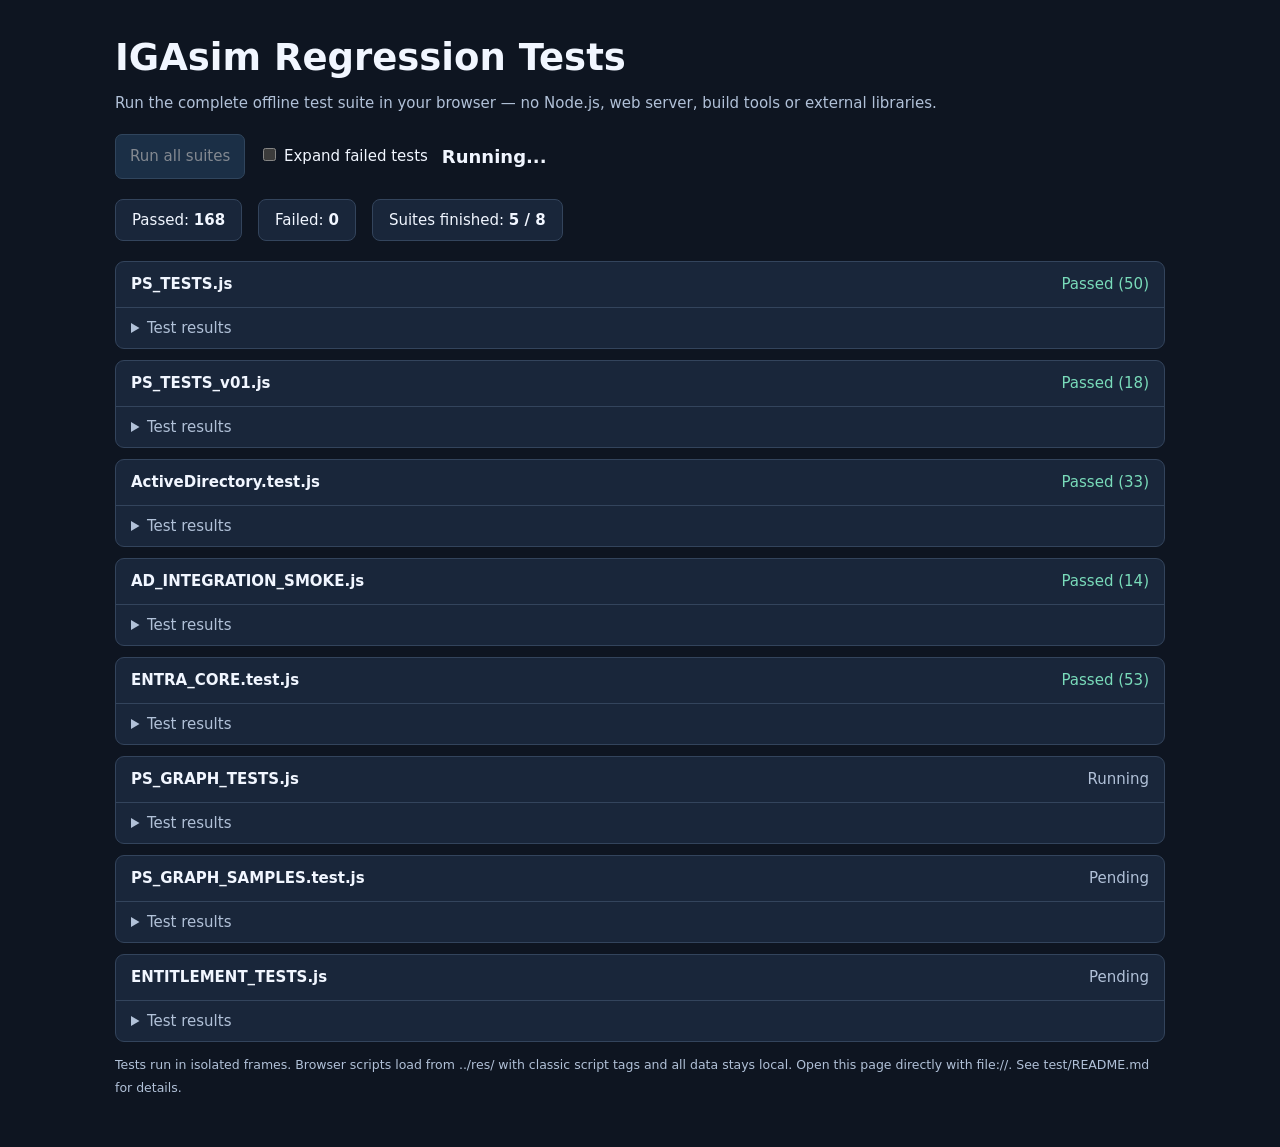
==== test/index.html @ ca4c13ac "Regression testing w/ Node.js" ====
<!doctype html>
<html lang="en">
<head>
<meta charset="utf-8"><meta name="viewport" content="width=device-width,initial-scale=1">
<title>IGAsim — Browser regression tests</title>
<style>
:root {color-scheme:dark;--bg:#0e1521;--panel:#19263a;--line:#33445c;--muted:#b1c1d8;--green:#79dbba;--red:#ffa7a7}
* {box-sizing:border-box}
body {margin:0;padding:30px 18px;background:var(--bg);color:#f1f6ff;font:15px/1.5 system-ui,sans-serif}
main {max-width:1050px;margin:auto} h1 {margin:0 0 6px;font-size:clamp(25px,4vw,37px)}
p {color:var(--muted);margin:6px 0 19px}
button {background:#28496b;color:#f7fbff;border:1px solid #537699;padding:10px 14px;border-radius:7px;font:inherit;cursor:pointer}
button:hover {background:#35618c}button:disabled {opacity:.5;cursor:wait}
.controls {display:flex;gap:14px;flex-wrap:wrap;align-items:center;margin:20px 0}
#overall {font-weight:700;font-size:18px} .stats {display:flex;gap:16px;flex-wrap:wrap;margin:10px 0 20px}
.stat {padding:9px 16px;background:var(--panel);border:1px solid var(--line);border-radius:8px}
.suite {background:var(--panel);border:1px solid var(--line);border-radius:9px;margin:11px 0;overflow:hidden}
.suite-header {display:flex;align-items:center;justify-content:space-between;gap:10px;padding:11px 15px}
.suite-header strong {overflow-wrap:anywhere}.suite-header span {color:var(--muted);white-space:nowrap}
.suite[data-status="pass"] .suite-header span {color:var(--green)}
.suite[data-status="fail"] .suite-header span {color:var(--red)}
.suite details {border-top:1px solid var(--line);padding:9px 15px}
.suite summary {cursor:pointer;color:var(--muted)}
.suite pre {font:12px/1.55 ui-monospace,monospace;white-space:pre-wrap;word-break:break-word;max-height:310px;overflow:auto;margin:8px 0}
.pass {color:var(--green)}.fail {color:var(--red)}
small {color:var(--muted)}iframe {position:absolute;width:0;height:0;border:0;opacity:0}
</style>
</head>
<body><main>
<h1>IGAsim Regression Tests</h1>
<p>Run the complete offline test suite in your browser — no Node.js, web server, build tools or external libraries.</p>
<div class="controls"><button id="run">Run all suites</button><label><input type="checkbox" id="details"> Expand failed tests</label><span id="overall" role="status">Ready</span></div>
<div class="stats"><div class="stat">Passed: <strong id="passed">0</strong></div><div class="stat">Failed: <strong id="failed">0</strong></div><div class="stat">Suites finished: <strong id="finished">0 / 8</strong></div></div>
<div id="suites"></div>
<p><small>Tests run in isolated frames. Browser scripts load from ../res/ with classic script tags and all data stays local. Open this page directly with file://. See test/README.md for details.</small></p>
</main><script src="suites.js"></script><script src="dashboard.js"></script></body></html>
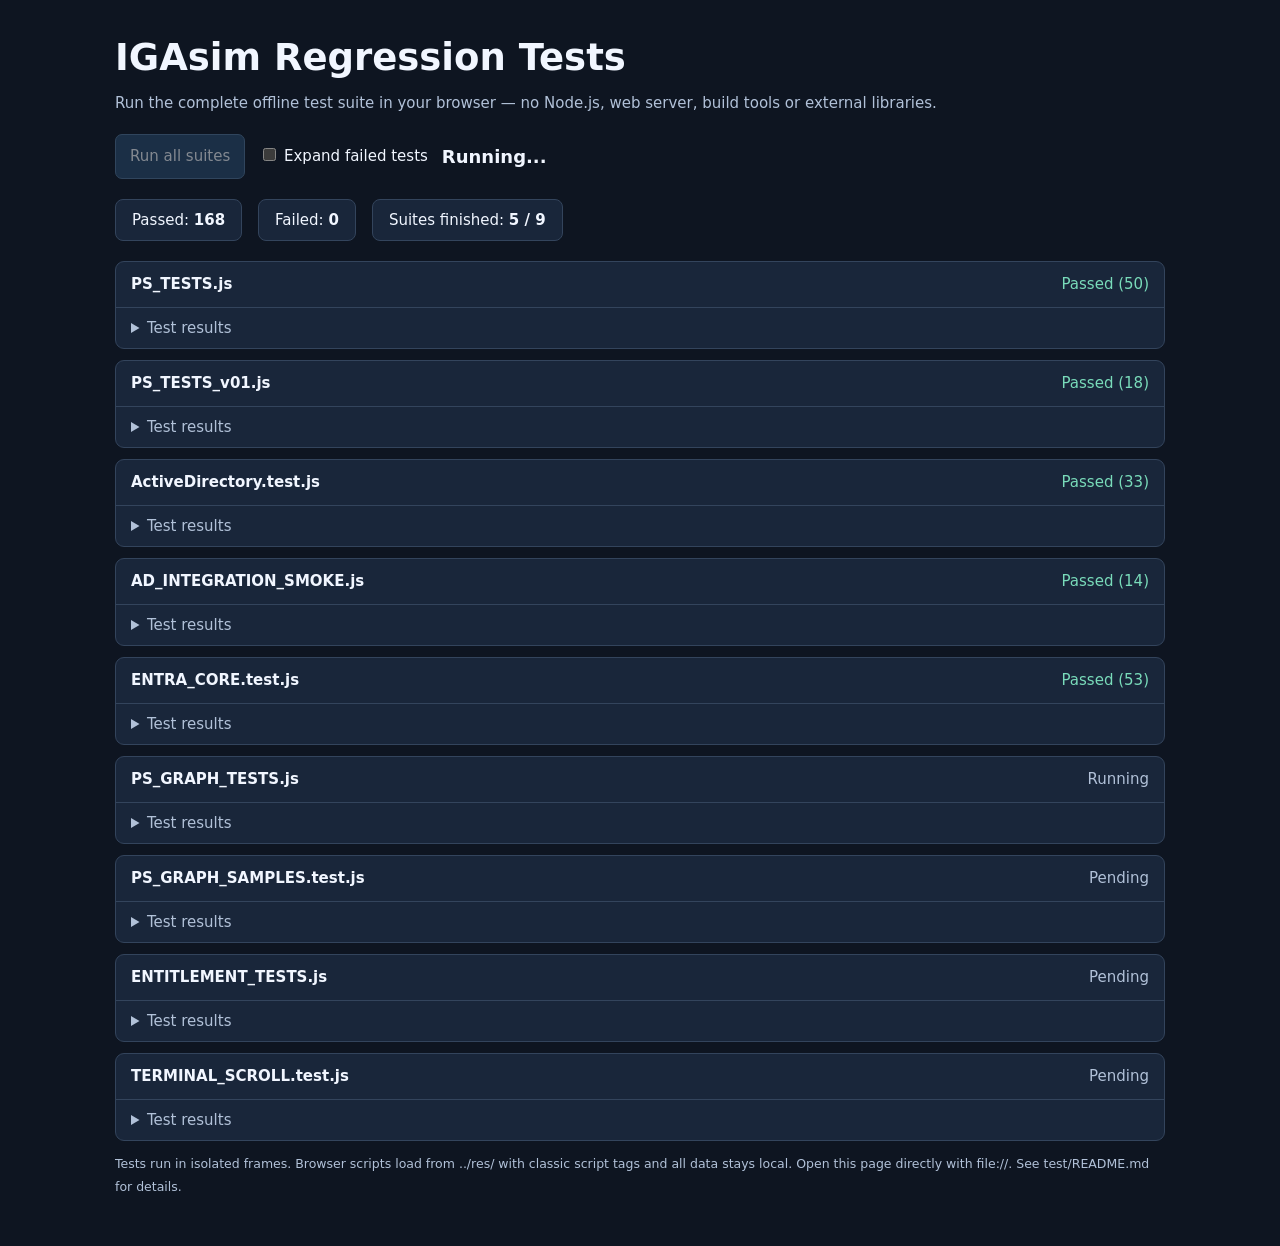
==== commit f579ba06: "terminal horizontal scroll" ====
--- a/test/index.html
+++ b/test/index.html
@@ -30,7 +30,7 @@
 <h1>IGAsim Regression Tests</h1>
 <p>Run the complete offline test suite in your browser — no Node.js, web server, build tools or external libraries.</p>
 <div class="controls"><button id="run">Run all suites</button><label><input type="checkbox" id="details"> Expand failed tests</label><span id="overall" role="status">Ready</span></div>
-<div class="stats"><div class="stat">Passed: <strong id="passed">0</strong></div><div class="stat">Failed: <strong id="failed">0</strong></div><div class="stat">Suites finished: <strong id="finished">0 / 8</strong></div></div>
+<div class="stats"><div class="stat">Passed: <strong id="passed">0</strong></div><div class="stat">Failed: <strong id="failed">0</strong></div><div class="stat">Suites finished: <strong id="finished">0 / 9</strong></div></div>
 <div id="suites"></div>
 <p><small>Tests run in isolated frames. Browser scripts load from ../res/ with classic script tags and all data stays local. Open this page directly with file://. See test/README.md for details.</small></p>
 </main><script src="suites.js"></script><script src="dashboard.js"></script></body></html>
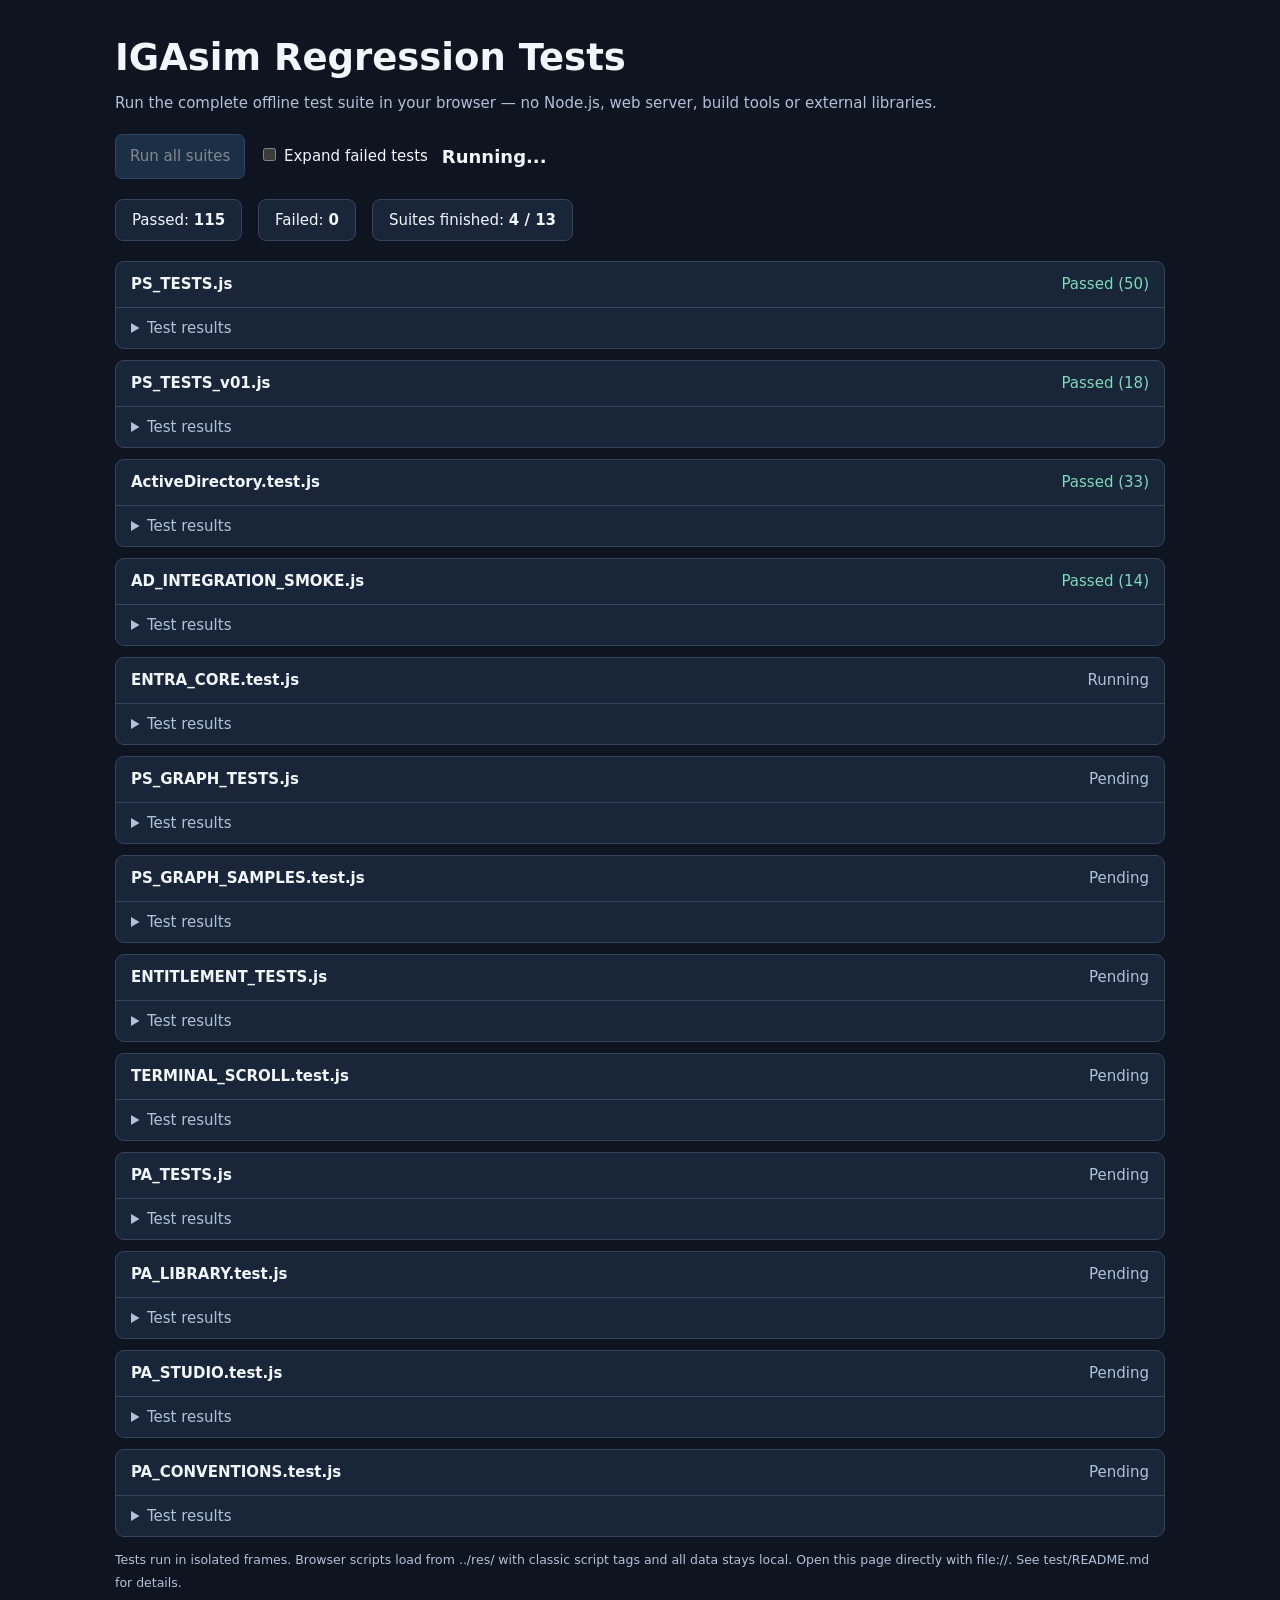
==== commit ac8fbd7d: "coding convention review" ====
--- a/test/index.html
+++ b/test/index.html
@@ -30,7 +30,7 @@
 <h1>IGAsim Regression Tests</h1>
 <p>Run the complete offline test suite in your browser — no Node.js, web server, build tools or external libraries.</p>
 <div class="controls"><button id="run">Run all suites</button><label><input type="checkbox" id="details"> Expand failed tests</label><span id="overall" role="status">Ready</span></div>
-<div class="stats"><div class="stat">Passed: <strong id="passed">0</strong></div><div class="stat">Failed: <strong id="failed">0</strong></div><div class="stat">Suites finished: <strong id="finished">0 / 9</strong></div></div>
+<div class="stats"><div class="stat">Passed: <strong id="passed">0</strong></div><div class="stat">Failed: <strong id="failed">0</strong></div><div class="stat">Suites finished: <strong id="finished">0 / 13</strong></div></div>
 <div id="suites"></div>
 <p><small>Tests run in isolated frames. Browser scripts load from ../res/ with classic script tags and all data stays local. Open this page directly with file://. See test/README.md for details.</small></p>
 </main><script src="suites.js"></script><script src="dashboard.js"></script></body></html>
